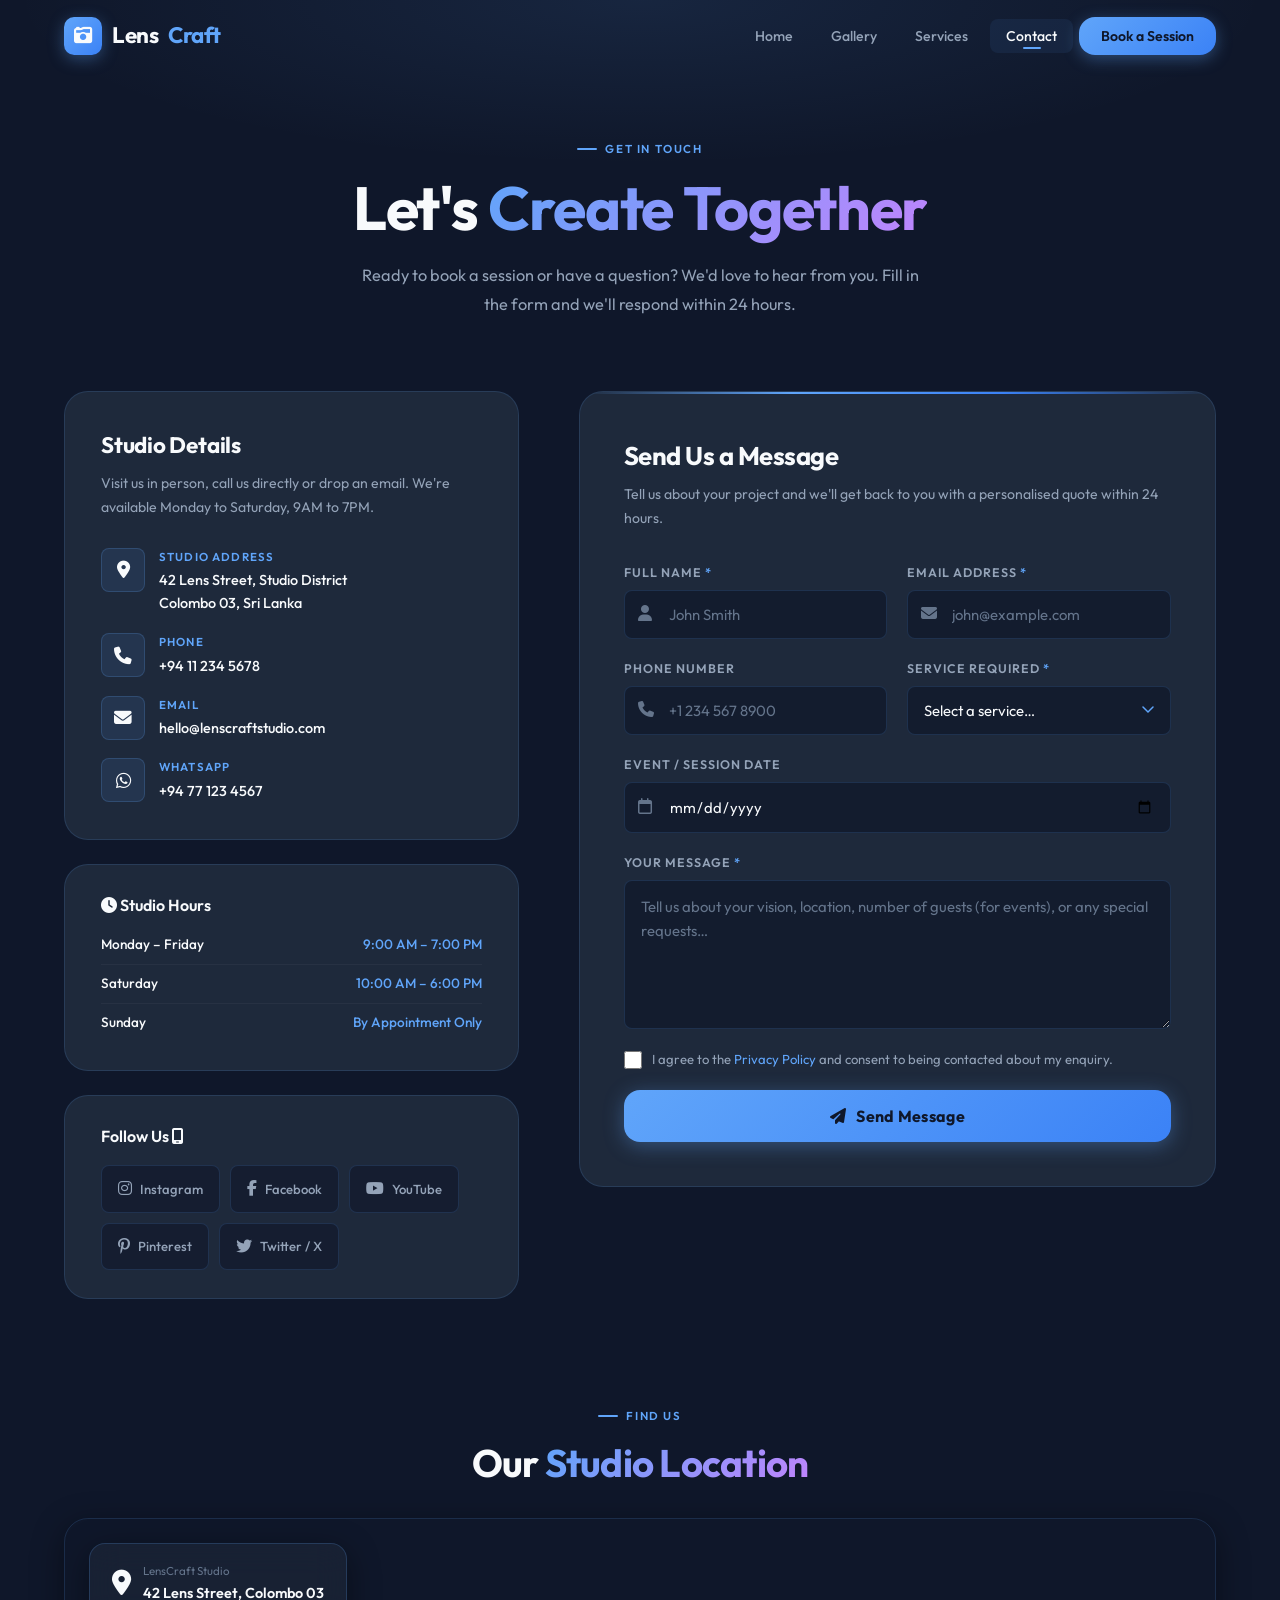
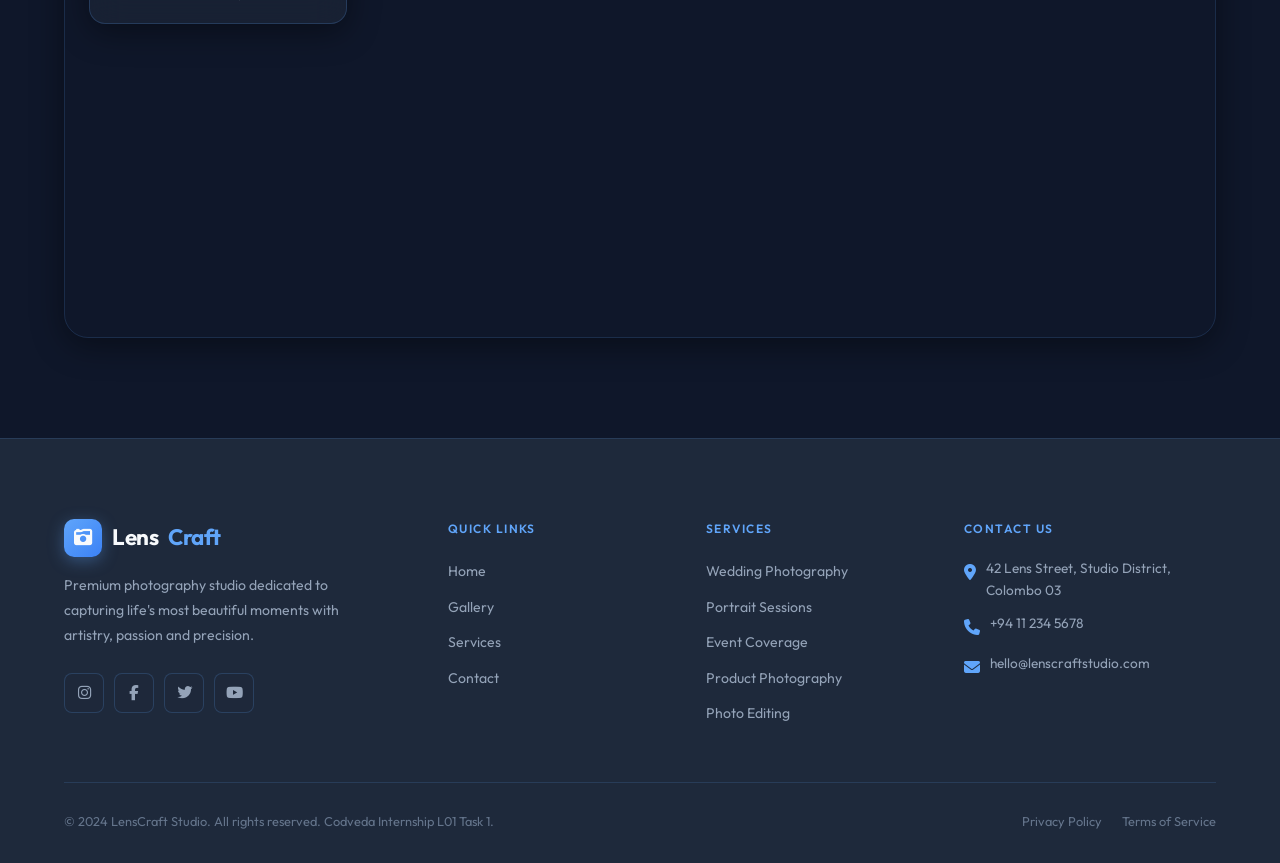
==== contact.html @ acaf9add "Initial commit" ====
<!DOCTYPE html>
<html lang="en">
<head>
  <meta charset="UTF-8" />
  <meta name="viewport" content="width=device-width, initial-scale=1.0" />
  <meta name="description" content="Contact LensCraft Studio — Book a session, get a quote or visit our studio. We'd love to hear from you." />
  <title>Contact | LensCraft Studio</title>
  <link rel="icon" href="data:image/svg+xml,<svg xmlns='http://www.w3.org/2000/svg' viewBox='0 0 100 100'><text y='.9em' font-size='90'>📷</text></svg>" />
  <!-- Fonts & Icons -->
  <link href="https://fonts.googleapis.com/css2?family=Outfit:wght@300;400;500;600;700;800&display=swap" rel="stylesheet">
  <link rel="stylesheet" href="https://cdnjs.cloudflare.com/ajax/libs/font-awesome/6.4.0/css/all.min.css">

  <link rel="stylesheet" href="css/style.css" />
  <link rel="stylesheet" href="css/contact.css" />
</head>
<body>

<!-- ══ NAVIGATION ══════════════════════════════════════════ -->
<nav class="navbar" id="navbar" role="navigation" aria-label="Main navigation">
  <div class="nav-inner">
    <a href="index.html" class="nav-logo" aria-label="LensCraft Studio Home">
      <div class="nav-logo-icon"><i class="fa-solid fa-camera-retro"></i></div>
      Lens<span>Craft</span>
    </a>
    <ul class="nav-links" role="list">
      <li><a href="index.html"    class="nav-link" data-page="index.html">Home</a></li>
      <li><a href="gallery.html"  class="nav-link" data-page="gallery.html">Gallery</a></li>
      <li><a href="services.html" class="nav-link" data-page="services.html">Services</a></li>
      <li><a href="contact.html"  class="nav-link" data-page="contact.html">Contact</a></li>
      <li><a href="contact.html"  class="nav-cta">Book a Session</a></li>
    </ul>
    <button class="nav-hamburger" id="navHamburger" aria-label="Toggle menu" aria-expanded="false">
      <span class="hamburger-line"></span>
      <span class="hamburger-line"></span>
      <span class="hamburger-line"></span>
    </button>
  </div>
</nav>

<nav class="nav-mobile" id="navMobile" aria-label="Mobile navigation">
  <a href="index.html"    class="nav-link" data-page="index.html">Home</a>
  <a href="gallery.html"  class="nav-link" data-page="gallery.html">Gallery</a>
  <a href="services.html" class="nav-link" data-page="services.html">Services</a>
  <a href="contact.html"  class="nav-link" data-page="contact.html">Contact</a>
  <a href="contact.html"  class="nav-cta">Book a Session</a>
</nav>

<!-- ══ PAGE HEADER ════════════════════════════════════════ -->
<header class="contact-hero" aria-label="Contact page header">
  <span class="section-label reveal">Get In Touch</span>
  <h1 class="section-title reveal" style="font-size:clamp(2.2rem,5vw,3.8rem);margin-bottom:16px;">
    Let's <span class="gradient-text">Create Together</span>
  </h1>
  <p class="section-subtitle reveal">
    Ready to book a session or have a question? We'd love to hear from you.
    Fill in the form and we'll respond within 24 hours.
  </p>
</header>

<!-- ══ CONTACT LAYOUT ══════════════════════════════════════ -->
<section class="contact-section" aria-label="Contact form and information">
  <div class="contact-inner">

    <!-- Left: Contact Info -->
    <aside class="contact-info" aria-label="Studio contact details">

      <!-- Info Card -->
      <div class="contact-info-card reveal-left">
        <h2 class="contact-info-title">Studio Details</h2>
        <p class="contact-info-sub">
          Visit us in person, call us directly or drop an email.
          We're available Monday to Saturday, 9AM to 7PM.
        </p>
        <div class="contact-detail-list" role="list">
          <div class="contact-detail-item" role="listitem">
            <div class="contact-detail-icon" aria-hidden="true"><i class="fa-solid fa-location-dot"></i></div>
            <div>
              <div class="contact-detail-label">Studio Address</div>
              <div class="contact-detail-value">42 Lens Street, Studio District<br />Colombo 03, Sri Lanka</div>
            </div>
          </div>
          <div class="contact-detail-item" role="listitem">
            <div class="contact-detail-icon" aria-hidden="true"><i class="fa-solid fa-phone"></i></div>
            <div>
              <div class="contact-detail-label">Phone</div>
              <div class="contact-detail-value">
                <a href="tel:+94112345678">+94 11 234 5678</a>
              </div>
            </div>
          </div>
          <div class="contact-detail-item" role="listitem">
            <div class="contact-detail-icon" aria-hidden="true"><i class="fa-solid fa-envelope"></i></div>
            <div>
              <div class="contact-detail-label">Email</div>
              <div class="contact-detail-value">
                <a href="mailto:hello@lenscraftstudio.com">hello@lenscraftstudio.com</a>
              </div>
            </div>
          </div>
          <div class="contact-detail-item" role="listitem">
            <div class="contact-detail-icon" aria-hidden="true"><i class="fa-brands fa-whatsapp"></i></div>
            <div>
              <div class="contact-detail-label">WhatsApp</div>
              <div class="contact-detail-value">
                <a href="https://wa.me/94112345678">+94 77 123 4567</a>
              </div>
            </div>
          </div>
        </div>
      </div><!-- /contact-info-card -->

      <!-- Studio Hours -->
      <div class="studio-hours reveal-left">
        <h3><i class="fa-solid fa-clock"></i> Studio Hours</h3>
        <div class="hours-list" role="list">
          <div class="hours-item" role="listitem">
            <span class="hours-day">Monday – Friday</span>
            <span class="hours-time">9:00 AM – 7:00 PM</span>
          </div>
          <div class="hours-item" role="listitem">
            <span class="hours-day">Saturday</span>
            <span class="hours-time">10:00 AM – 6:00 PM</span>
          </div>
          <div class="hours-item" role="listitem">
            <span class="hours-day">Sunday</span>
            <span class="hours-time">By Appointment Only</span>
          </div>
        </div>
      </div>

      <!-- Social Media -->
      <div class="contact-socials-card reveal-left">
        <h3>Follow Us <i class="fa-solid fa-mobile-screen"></i></h3>
        <div class="contact-social-list" role="list">
          <a href="#" class="contact-social-btn" role="listitem" id="socialInstagram" aria-label="Instagram">
            <span class="soc-icon"><i class="fa-brands fa-instagram"></i></span> Instagram
          </a>
          <a href="#" class="contact-social-btn" role="listitem" id="socialFacebook" aria-label="Facebook">
            <span class="soc-icon"><i class="fa-brands fa-facebook-f"></i></span> Facebook
          </a>
          <a href="#" class="contact-social-btn" role="listitem" id="socialYouTube" aria-label="YouTube">
            <span class="soc-icon"><i class="fa-brands fa-youtube"></i></span> YouTube
          </a>
          <a href="#" class="contact-social-btn" role="listitem" id="socialPinterest" aria-label="Pinterest">
            <span class="soc-icon"><i class="fa-brands fa-pinterest-p"></i></span> Pinterest
          </a>
          <a href="#" class="contact-social-btn" role="listitem" id="socialTwitter" aria-label="Twitter / X">
            <span class="soc-icon"><i class="fa-brands fa-twitter"></i></span> Twitter / X
          </a>
        </div>
      </div>

    </aside><!-- /contact-info -->

    <!-- Right: Contact Form -->
    <div class="contact-form-wrap reveal-right">
      <h2 class="contact-form-title">Send Us a Message</h2>
      <p class="contact-form-sub">
        Tell us about your project and we'll get back to you with a personalised quote within 24 hours.
      </p>

      <!-- Status message (shown after submit) -->
      <div class="form-status" id="formStatus" role="alert" aria-live="polite"></div>

      <form class="contact-form" id="contactForm" novalidate aria-label="Contact form">

        <!-- Name + Email -->
        <div class="form-row">
          <div class="form-group">
            <label class="form-label" for="fullName">
              Full Name <span class="required">*</span>
            </label>
            <div class="form-input-wrap">
              <span class="form-input-icon" aria-hidden="true"><i class="fa-solid fa-user"></i></span>
              <input
                type="text"
                id="fullName"
                name="fullName"
                class="form-input"
                placeholder="John Smith"
                autocomplete="name"
                required
                aria-required="true"
              />
            </div>
          </div>

          <div class="form-group">
            <label class="form-label" for="email">
              Email Address <span class="required">*</span>
            </label>
            <div class="form-input-wrap">
              <span class="form-input-icon" aria-hidden="true"><i class="fa-solid fa-envelope"></i></span>
              <input
                type="email"
                id="email"
                name="email"
                class="form-input"
                placeholder="john@example.com"
                autocomplete="email"
                required
                aria-required="true"
              />
            </div>
          </div>
        </div>

        <!-- Phone + Service -->
        <div class="form-row">
          <div class="form-group">
            <label class="form-label" for="phone">Phone Number</label>
            <div class="form-input-wrap">
              <span class="form-input-icon" aria-hidden="true"><i class="fa-solid fa-phone"></i></span>
              <input
                type="tel"
                id="phone"
                name="phone"
                class="form-input"
                placeholder="+1 234 567 8900"
                autocomplete="tel"
              />
            </div>
          </div>

          <div class="form-group">
            <label class="form-label" for="service">
              Service Required <span class="required">*</span>
            </label>
            <select id="service" name="service" class="form-select" required aria-required="true">
              <option value="" disabled selected>Select a service…</option>
              <option value="wedding">Wedding Photography</option>
              <option value="portrait">Portrait Session</option>
              <option value="event">Event Coverage</option>
              <option value="product">Product Photography</option>
              <option value="fashion">Fashion Photography</option>
              <option value="editing">Photo Editing</option>
              <option value="other">Other / Not Sure</option>
            </select>
          </div>
        </div>

        <!-- Event Date -->
        <div class="form-group">
          <label class="form-label" for="eventDate">Event / Session Date</label>
          <div class="form-input-wrap">
            <span class="form-input-icon" aria-hidden="true"><i class="fa-regular fa-calendar"></i></span>
            <input
              type="date"
              id="eventDate"
              name="eventDate"
              class="form-input"
              style="padding-left:44px;"
            />
          </div>
        </div>

        <!-- Message -->
        <div class="form-group">
          <label class="form-label" for="message">
            Your Message <span class="required">*</span>
          </label>
          <textarea
            id="message"
            name="message"
            class="form-textarea"
            placeholder="Tell us about your vision, location, number of guests (for events), or any special requests…"
            required
            aria-required="true"
            rows="5"
          ></textarea>
        </div>

        <!-- Consent -->
        <div class="form-checkbox-group">
          <input type="checkbox" id="consent" name="consent" class="form-checkbox" />
          <label class="form-checkbox-label" for="consent">
            I agree to the <a href="#">Privacy Policy</a> and consent to being contacted about my enquiry.
          </label>
        </div>

        <!-- Submit -->
        <button type="submit" class="form-submit" id="formSubmit">
          <span id="submitIcon"><i class="fa-solid fa-paper-plane"></i></span>
          <span id="submitText">Send Message</span>
        </button>

      </form>
    </div><!-- /contact-form-wrap -->

  </div><!-- /contact-inner -->
</section>

<!-- ══ MAP SECTION ══════════════════════════════════════════ -->
<section class="map-section" aria-label="Studio location map">
  <div class="map-inner">
    <div class="reveal" style="text-align:center;margin-bottom:32px;">
      <span class="section-label" style="justify-content:center;">Find Us</span>
      <h2 class="section-title" style="text-align:center;font-size:clamp(1.8rem,3vw,2.5rem);">
        Our <span class="gradient-text">Studio Location</span>
      </h2>
    </div>

    <div class="map-wrap reveal">
      <!-- Google Maps embed — Colombo, Sri Lanka (replace src with your real location) -->
      <iframe
        src="https://www.google.com/maps/embed?pb=!1m18!1m12!1m3!1d3960.798469490126!2d79.84834831477326!3d6.921944994998!2m3!1f0!2f0!3f0!3m2!1i1024!2i768!4f13.1!3m3!1m2!1s0x3ae253d10f7a7003%3A0x320b2e4d32d3838d!2sColombo%2003%2C%20Sri%20Lanka!5e0!3m2!1sen!2slk!4v1620000000000!5m2!1sen!2slk"
        allowfullscreen=""
        loading="lazy"
        referrerpolicy="no-referrer-when-downgrade"
        title="LensCraft Studio location on Google Maps"
      ></iframe>

      <!-- Overlay card -->
      <div class="map-overlay-card" aria-hidden="true">
        <span class="mo-icon"><i class="fa-solid fa-location-dot"></i></span>
        <div>
          <div class="map-overlay-label">LensCraft Studio</div>
          <div class="map-overlay-value">42 Lens Street, Colombo 03</div>
        </div>
      </div>
    </div>
  </div>
</section>

<!-- ══ FOOTER ═══════════════════════════════════════════════ -->
<footer class="footer" id="footer" role="contentinfo">
  <div class="footer-grid">
    <div class="footer-brand">
      <a href="index.html" class="nav-logo" style="margin-bottom:0;">
        <div class="nav-logo-icon"><i class="fa-solid fa-camera-retro"></i></div>
        Lens<span>Craft</span>
      </a>
      <p>Premium photography studio dedicated to capturing life's most beautiful moments with artistry, passion and precision.</p>
      <div class="footer-socials" role="list">
        <a href="#" class="social-icon" aria-label="Instagram"><i class="fa-brands fa-instagram"></i></a>
        <a href="#" class="social-icon" aria-label="Facebook"><i class="fa-brands fa-facebook-f"></i></a>
        <a href="#" class="social-icon" aria-label="Twitter"><i class="fa-brands fa-twitter"></i></a>
        <a href="#" class="social-icon" aria-label="YouTube"><i class="fa-brands fa-youtube"></i></a>
      </div>
    </div>
    <div class="footer-col">
      <h4>Quick Links</h4>
      <ul role="list">
        <li><a href="index.html">Home</a></li>
        <li><a href="gallery.html">Gallery</a></li>
        <li><a href="services.html">Services</a></li>
        <li><a href="contact.html">Contact</a></li>
      </ul>
    </div>
    <div class="footer-col">
      <h4>Services</h4>
      <ul role="list">
        <li><a href="services.html">Wedding Photography</a></li>
        <li><a href="services.html">Portrait Sessions</a></li>
        <li><a href="services.html">Event Coverage</a></li>
        <li><a href="services.html">Product Photography</a></li>
        <li><a href="services.html">Photo Editing</a></li>
      </ul>
    </div>
    <div class="footer-col">
      <h4>Contact Us</h4>
      <div class="footer-contact-item">
        <span class="ic"><i class="fa-solid fa-location-dot"></i></span><span>42 Lens Street, Studio District, Colombo 03</span>
      </div>
      <div class="footer-contact-item">
        <span class="ic"><i class="fa-solid fa-phone"></i></span><a href="tel:+94112345678">+94 11 234 5678</a>
      </div>
      <div class="footer-contact-item">
        <span class="ic"><i class="fa-solid fa-envelope"></i></span><a href="mailto:hello@lenscraftstudio.com">hello@lenscraftstudio.com</a>
      </div>
    </div>
  </div>
  <div class="footer-bottom">
    <p>© 2024 LensCraft Studio. All rights reserved. Codveda Internship L01 Task 1.</p>
    <div class="footer-bottom-links">
      <a href="#">Privacy Policy</a>
      <a href="#">Terms of Service</a>
    </div>
  </div>
</footer>

<script src="js/main.js"></script>
<script src="js/contact.js"></script>
</body>
</html>
---- css/style.css ----
/* LensCraft Studio — Global Stylesheet */
@import url('https://fonts.googleapis.com/css2?family=Outfit:wght@300;400;500;600;700;800&display=swap');

/* ── Design Tokens ── */
:root {
  --bg-primary:   #0F172A;
  --bg-secondary: #1E293B;
  --accent:       #60A5FA;
  --accent-hover: #93C5FD;
  --accent-dark:  #3B82F6;
  --text-primary: #F8FAFC;
  --text-secondary:#94A3B8;
  --text-muted:   #64748B;
  --border:       rgba(96,165,250,0.15);
  --border-hover: rgba(96,165,250,0.4);
  --glass-bg:     rgba(30,41,59,0.6);
  --glass-border: rgba(96,165,250,0.2);
  --shadow-glow:  0 0 40px rgba(96,165,250,0.12);
  --shadow-card:  0 8px 32px rgba(0,0,0,0.4);
  --shadow-hover: 0 20px 60px rgba(0,0,0,0.6);
  --nav-height:   72px;
  --r-sm: 8px; --r-md: 16px; --r-lg: 24px;
  --ease: cubic-bezier(0.4,0,0.2,1);
  --t-fast: 0.2s; --t-base: 0.35s; --t-slow: 0.65s;
  --font-display: 'Outfit', system-ui, sans-serif;
  --font-body:    'Outfit', system-ui, sans-serif;
}

/* ── Reset ── */
*,*::before,*::after{margin:0;padding:0;box-sizing:border-box;}
html{scroll-behavior:smooth;-webkit-font-smoothing:antialiased;}
body{background:var(--bg-primary);color:var(--text-primary);font-family:var(--font-body);overflow-x:hidden;line-height:1.6;}
a{text-decoration:none;color:inherit;}
ul{list-style:none;}
img{max-width:100%;display:block;}
button{cursor:pointer;border:none;outline:none;font-family:var(--font-body);}

/* ── Scrollbar ── */
::-webkit-scrollbar{width:5px;}
::-webkit-scrollbar-track{background:var(--bg-primary);}
::-webkit-scrollbar-thumb{background:var(--accent-dark);border-radius:3px;}
::selection{background:rgba(96,165,250,0.25);color:#fff;}

/* ══ NAVBAR ══════════════════════════════════════════════ */
.navbar{
  position:fixed;top:0;left:0;right:0;height:var(--nav-height);
  z-index:1000;display:flex;align-items:center;padding:0 5%;
  transition:background var(--t-base) var(--ease),
             box-shadow var(--t-base) var(--ease);
}
.navbar.scrolled{
  background:rgba(15,23,42,0.88);
  backdrop-filter:blur(20px);-webkit-backdrop-filter:blur(20px);
  box-shadow:0 1px 0 var(--border),var(--shadow-glow);
}
.nav-inner{
  display:flex;align-items:center;justify-content:space-between;
  width:100%;max-width:1280px;margin:0 auto;
}
.nav-logo{
  display:flex;align-items:center;gap:10px;
  font-family:var(--font-display);font-size:1.4rem;font-weight:700;
  letter-spacing:-0.02em;transition:opacity var(--t-fast);
}
.nav-logo:hover{opacity:0.85;}
.nav-logo-icon{
  width:38px;height:38px;
  background:linear-gradient(135deg,var(--accent),var(--accent-dark));
  border-radius:10px;display:flex;align-items:center;justify-content:center;
  font-size:1.15rem;box-shadow:0 4px 16px rgba(96,165,250,0.35);
}
.nav-logo span{color:var(--accent);}
.nav-links{display:flex;align-items:center;gap:6px;}
.nav-link{
  position:relative;padding:8px 16px;font-size:0.88rem;font-weight:500;
  color:var(--text-secondary);border-radius:var(--r-sm);
  transition:color var(--t-fast) var(--ease),background var(--t-fast) var(--ease);
}
.nav-link::after{
  content:'';position:absolute;bottom:4px;left:50%;
  transform:translateX(-50%) scaleX(0);
  width:18px;height:2px;background:var(--accent);border-radius:1px;
  transition:transform var(--t-base) var(--ease);
}
.nav-link:hover,.nav-link.active{color:var(--text-primary);background:rgba(96,165,250,0.08);}
.nav-link:hover::after,.nav-link.active::after{transform:translateX(-50%) scaleX(1);}
.nav-cta{
  padding:10px 22px;
  background:linear-gradient(135deg,var(--accent),var(--accent-dark));
  color:var(--bg-primary);font-size:0.88rem;font-weight:600;
  border-radius:var(--r-md);
  box-shadow:0 4px 16px rgba(96,165,250,0.35);
  transition:transform var(--t-fast) var(--ease),box-shadow var(--t-fast) var(--ease);
}
.nav-cta:hover{transform:translateY(-2px);box-shadow:0 8px 24px rgba(96,165,250,0.5);}

/* Hamburger */
.nav-hamburger{
  display:none;flex-direction:column;gap:5px;padding:8px;
  cursor:pointer;border-radius:var(--r-sm);
  transition:background var(--t-fast);
}
.nav-hamburger:hover{background:rgba(96,165,250,0.1);}
.hamburger-line{
  width:24px;height:2px;background:var(--text-primary);border-radius:1px;
  transition:transform var(--t-base) var(--ease),opacity var(--t-base) var(--ease);
}
.nav-hamburger.open .hamburger-line:nth-child(1){transform:translateY(7px) rotate(45deg);}
.nav-hamburger.open .hamburger-line:nth-child(2){opacity:0;transform:scaleX(0);}
.nav-hamburger.open .hamburger-line:nth-child(3){transform:translateY(-7px) rotate(-45deg);}

/* Mobile Drawer */
.nav-mobile{
  position:fixed;top:var(--nav-height);left:0;right:0;
  background:rgba(15,23,42,0.97);
  backdrop-filter:blur(24px);-webkit-backdrop-filter:blur(24px);
  padding:24px 5%;border-bottom:1px solid var(--border);
  display:flex;flex-direction:column;gap:4px;
  transform:translateY(-110%);opacity:0;
  transition:transform var(--t-base) var(--ease),opacity var(--t-base) var(--ease);
  z-index:999;
}
.nav-mobile.open{transform:translateY(0);opacity:1;}
.nav-mobile .nav-link{padding:14px 16px;font-size:0.98rem;border-radius:var(--r-md);border:1px solid transparent;}
.nav-mobile .nav-link:hover{border-color:var(--border);}
.nav-mobile .nav-cta{margin-top:8px;text-align:center;padding:14px;border-radius:var(--r-md);}

/* ══ FOOTER ══════════════════════════════════════════════ */
.footer{background:var(--bg-secondary);border-top:1px solid var(--border);padding:80px 5% 32px;}
.footer-grid{
  display:grid;grid-template-columns:1.6fr 1fr 1fr 1.2fr;
  gap:48px;max-width:1280px;margin:0 auto 56px;
}
.footer-brand p{font-size:0.88rem;color:var(--text-secondary);line-height:1.8;max-width:280px;margin:16px 0 24px;}
.footer-socials{display:flex;gap:10px;}
.social-icon{
  width:40px;height:40px;background:var(--glass-bg);
  border:1px solid var(--glass-border);border-radius:var(--r-sm);
  display:flex;align-items:center;justify-content:center;
  font-size:0.95rem;color:var(--text-secondary);
  transition:all var(--t-fast) var(--ease);
}
.social-icon:hover{
  background:var(--accent);border-color:var(--accent);
  color:var(--bg-primary);transform:translateY(-3px);
  box-shadow:0 8px 20px rgba(96,165,250,0.4);
}
.footer-col h4{
  font-size:0.75rem;font-weight:600;text-transform:uppercase;
  letter-spacing:0.12em;color:var(--accent);margin-bottom:20px;
}
.footer-col ul{display:flex;flex-direction:column;gap:10px;}
.footer-col ul li a{
  font-size:0.88rem;color:var(--text-secondary);
  transition:color var(--t-fast),padding-left var(--t-fast);display:inline-block;
}
.footer-col ul li a:hover{color:var(--text-primary);padding-left:6px;}
.footer-contact-item{
  display:flex;align-items:flex-start;gap:10px;
  margin-bottom:12px;font-size:0.85rem;color:var(--text-secondary);
}
.footer-contact-item .ic{font-size:1rem;color:var(--accent);flex-shrink:0;margin-top:2px;}
.footer-bottom{
  max-width:1280px;margin:0 auto;padding-top:28px;
  border-top:1px solid var(--border);
  display:flex;align-items:center;justify-content:space-between;flex-wrap:wrap;gap:10px;
}
.footer-bottom p,.footer-bottom-links a{font-size:0.8rem;color:var(--text-muted);}
.footer-bottom-links{display:flex;gap:20px;}
.footer-bottom-links a:hover{color:var(--text-primary);}

/* ══ UTILITIES ═══════════════════════════════════════════ */
.section{padding:100px 5%;position:relative;}
.section-inner{max-width:1280px;margin:0 auto;}
.section-label{
  display:inline-flex;align-items:center;gap:8px;
  font-size:0.72rem;font-weight:600;text-transform:uppercase;
  letter-spacing:0.14em;color:var(--accent);margin-bottom:14px;
}
.section-label::before{content:'';display:block;width:20px;height:2px;background:var(--accent);border-radius:1px;}
.section-title{
  font-family:var(--font-display);
  font-size:clamp(1.9rem,3.8vw,3.1rem);font-weight:700;
  line-height:1.2;letter-spacing:-0.02em;margin-bottom:14px;
}
.section-subtitle{font-size:1.02rem;color:var(--text-secondary);max-width:560px;line-height:1.78;}
.divider{width:56px;height:3px;background:linear-gradient(90deg,var(--accent),var(--accent-dark));border-radius:2px;margin:14px 0 28px;}
.gradient-text{
  background:linear-gradient(135deg,var(--accent),#C084FC);
  -webkit-background-clip:text;-webkit-text-fill-color:transparent;background-clip:text;
}
.badge{
  display:inline-flex;align-items:center;padding:4px 12px;
  border-radius:999px;font-size:0.72rem;font-weight:600;
  letter-spacing:0.06em;text-transform:uppercase;
  background:rgba(96,165,250,0.12);border:1px solid rgba(96,165,250,0.25);color:var(--accent);
}
.page-top{padding-top:var(--nav-height);}

/* Buttons */
.btn{
  display:inline-flex;align-items:center;justify-content:center;gap:8px;
  padding:14px 28px;font-size:0.95rem;font-weight:600;
  border-radius:var(--r-md);transition:all var(--t-base) var(--ease);
  letter-spacing:0.01em;position:relative;overflow:hidden;
}
.btn-primary{
  background:linear-gradient(135deg,var(--accent),var(--accent-dark));
  color:var(--bg-primary);box-shadow:0 4px 20px rgba(96,165,250,0.35);
}
.btn-primary:hover{transform:translateY(-3px);box-shadow:0 12px 32px rgba(96,165,250,0.55);}
.btn-glass{
  background:var(--glass-bg);color:var(--text-primary);
  border:1px solid var(--glass-border);
  backdrop-filter:blur(12px);-webkit-backdrop-filter:blur(12px);
}
.btn-glass:hover{background:rgba(96,165,250,0.15);border-color:var(--accent);transform:translateY(-3px);}
.btn-outline{background:transparent;color:var(--accent);border:1.5px solid var(--accent);}
.btn-outline:hover{background:var(--accent);color:var(--bg-primary);transform:translateY(-3px);box-shadow:0 8px 24px rgba(96,165,250,0.4);}

/* Glass Card */
.glass-card{
  background:var(--glass-bg);border:1px solid var(--glass-border);
  border-radius:var(--r-lg);backdrop-filter:blur(12px);-webkit-backdrop-filter:blur(12px);
  transition:all var(--t-base) var(--ease);
}
.glass-card:hover{border-color:var(--border-hover);box-shadow:var(--shadow-hover),var(--shadow-glow);transform:translateY(-6px);}

/* Reveal Animations */
.reveal{opacity:0;transform:translateY(38px);transition:opacity 0.7s var(--ease),transform 0.7s var(--ease);}
.reveal.visible{opacity:1;transform:translateY(0);}
.reveal-left{opacity:0;transform:translateX(-38px);transition:opacity 0.7s var(--ease),transform 0.7s var(--ease);}
.reveal-left.visible{opacity:1;transform:translateX(0);}
.reveal-right{opacity:0;transform:translateX(38px);transition:opacity 0.7s var(--ease),transform 0.7s var(--ease);}
.reveal-right.visible{opacity:1;transform:translateX(0);}
.stagger>*:nth-child(1){transition-delay:0s;}
.stagger>*:nth-child(2){transition-delay:0.1s;}
.stagger>*:nth-child(3){transition-delay:0.2s;}
.stagger>*:nth-child(4){transition-delay:0.3s;}
.stagger>*:nth-child(5){transition-delay:0.4s;}
.stagger>*:nth-child(6){transition-delay:0.5s;}

/* ══ RESPONSIVE ══════════════════════════════════════════ */
@media(max-width:1024px){.footer-grid{grid-template-columns:1fr 1fr;gap:32px;}}
@media(max-width:768px){
  :root{--nav-height:64px;}
  .nav-links{display:none;}
  .nav-hamburger{display:flex;}
  .section{padding:72px 5%;}
  .footer-grid{grid-template-columns:1fr;gap:28px;}
  .footer-bottom{flex-direction:column;align-items:flex-start;}
}
@media(max-width:480px){
  .section{padding:56px 4%;}
  .btn{padding:13px 22px;font-size:0.88rem;}
}
---- css/contact.css ----
/* LensCraft Studio — Contact Page Styles */

/* ── Contact Hero ── */
.contact-hero {
  padding: calc(var(--nav-height) + 60px) 5% 72px;
  text-align: center;
  position: relative;
  overflow: hidden;
}
.contact-hero::before {
  content: '';
  position: absolute;
  inset: 0;
  background: radial-gradient(ellipse 70% 60% at 50% 0%, rgba(96,165,250,0.1) 0%, transparent 70%);
  pointer-events: none;
}
.contact-hero .section-label { justify-content: center; }
.contact-hero .section-subtitle { margin: 0 auto; }

/* ── Contact Layout ── */
.contact-section { padding: 0 5% 100px; }
.contact-inner {
  max-width: 1280px;
  margin: 0 auto;
  display: grid;
  grid-template-columns: 1fr 1.4fr;
  gap: 60px;
  align-items: start;
}

/* ── Contact Info Panel ── */
.contact-info { display: flex; flex-direction: column; gap: 0; }

.contact-info-card {
  background: var(--bg-secondary);
  border: 1px solid var(--border);
  border-radius: var(--r-lg);
  padding: 36px;
  margin-bottom: 24px;
}
.contact-info-title {
  font-family: var(--font-display);
  font-size: 1.4rem;
  font-weight: 700;
  margin-bottom: 8px;
  letter-spacing: -0.01em;
}
.contact-info-sub {
  font-size: 0.88rem;
  color: var(--text-secondary);
  line-height: 1.7;
  margin-bottom: 28px;
}

.contact-detail-list { display: flex; flex-direction: column; gap: 18px; }
.contact-detail-item {
  display: flex;
  align-items: flex-start;
  gap: 14px;
}
.contact-detail-icon {
  width: 44px; height: 44px;
  background: rgba(96,165,250,0.1);
  border: 1px solid rgba(96,165,250,0.2);
  border-radius: var(--r-sm);
  display: flex;
  align-items: center;
  justify-content: center;
  font-size: 1.1rem;
  flex-shrink: 0;
  transition: all var(--t-fast) var(--ease);
}
.contact-detail-item:hover .contact-detail-icon {
  background: rgba(96,165,250,0.2);
  border-color: var(--accent);
  transform: scale(1.05);
}
.contact-detail-label {
  font-size: 0.72rem;
  font-weight: 600;
  text-transform: uppercase;
  letter-spacing: 0.1em;
  color: var(--accent);
  margin-bottom: 3px;
}
.contact-detail-value {
  font-size: 0.9rem;
  color: var(--text-primary);
  font-weight: 500;
}
.contact-detail-value a { color: var(--text-primary); transition: color var(--t-fast); }
.contact-detail-value a:hover { color: var(--accent); }

/* Studio hours */
.studio-hours {
  background: var(--bg-secondary);
  border: 1px solid var(--border);
  border-radius: var(--r-lg);
  padding: 28px 36px;
  margin-bottom: 24px;
}
.studio-hours h3 {
  font-family: var(--font-display);
  font-size: 1rem;
  font-weight: 600;
  margin-bottom: 16px;
  color: var(--text-primary);
}
.hours-list { display: flex; flex-direction: column; gap: 8px; }
.hours-item {
  display: flex;
  justify-content: space-between;
  font-size: 0.85rem;
  color: var(--text-secondary);
  padding-bottom: 8px;
  border-bottom: 1px solid rgba(255,255,255,0.04);
}
.hours-item:last-child { border-bottom: none; }
.hours-day { font-weight: 500; color: var(--text-primary); }
.hours-time { color: var(--accent); font-weight: 500; }

/* Social Media */
.contact-socials-card {
  background: var(--bg-secondary);
  border: 1px solid var(--border);
  border-radius: var(--r-lg);
  padding: 28px 36px;
}
.contact-socials-card h3 {
  font-family: var(--font-display);
  font-size: 1rem;
  font-weight: 600;
  margin-bottom: 16px;
}
.contact-social-list { display: flex; gap: 10px; flex-wrap: wrap; }
.contact-social-btn {
  display: flex;
  align-items: center;
  gap: 8px;
  padding: 10px 16px;
  background: rgba(15,23,42,0.6);
  border: 1px solid var(--border);
  border-radius: var(--r-sm);
  font-size: 0.82rem;
  font-weight: 500;
  color: var(--text-secondary);
  transition: all var(--t-fast) var(--ease);
  cursor: pointer;
  font-family: var(--font-body);
  text-decoration: none;
}
.contact-social-btn:hover {
  color: var(--text-primary);
  border-color: var(--accent);
  background: rgba(96,165,250,0.08);
  transform: translateY(-2px);
}
.contact-social-btn .soc-icon { font-size: 1rem; }

/* ── Contact Form Panel ── */
.contact-form-wrap {
  background: var(--bg-secondary);
  border: 1px solid var(--border);
  border-radius: var(--r-lg);
  padding: 44px;
  position: relative;
  overflow: hidden;
}
.contact-form-wrap::before {
  content: '';
  position: absolute;
  top: 0; left: 0; right: 0;
  height: 2px;
  background: linear-gradient(90deg, transparent, var(--accent), var(--accent-dark), transparent);
}
.contact-form-title {
  font-family: var(--font-display);
  font-size: 1.6rem;
  font-weight: 700;
  margin-bottom: 6px;
  letter-spacing: -0.02em;
}
.contact-form-sub {
  font-size: 0.88rem;
  color: var(--text-secondary);
  margin-bottom: 32px;
  line-height: 1.7;
}

/* Form layout */
.contact-form { display: flex; flex-direction: column; gap: 20px; }

.form-row {
  display: grid;
  grid-template-columns: 1fr 1fr;
  gap: 20px;
}

.form-group { display: flex; flex-direction: column; gap: 7px; }
.form-label {
  font-size: 0.78rem;
  font-weight: 600;
  text-transform: uppercase;
  letter-spacing: 0.08em;
  color: var(--text-secondary);
}
.form-label .required { color: var(--accent); }

.form-input,
.form-select,
.form-textarea {
  width: 100%;
  padding: 14px 16px;
  background: rgba(15,23,42,0.7);
  border: 1.5px solid var(--border);
  border-radius: var(--r-sm);
  color: var(--text-primary);
  font-size: 0.93rem;
  font-family: var(--font-body);
  transition: border-color var(--t-fast) var(--ease),
              box-shadow var(--t-fast) var(--ease),
              background var(--t-fast) var(--ease);
  outline: none;
  -webkit-appearance: none;
}
.form-input::placeholder,
.form-textarea::placeholder { color: var(--text-muted); }
.form-input:focus,
.form-select:focus,
.form-textarea:focus {
  border-color: var(--accent);
  background: rgba(15,23,42,0.9);
  box-shadow: 0 0 0 3px rgba(96,165,250,0.12);
}
.form-select {
  appearance: none;
  -webkit-appearance: none;
  background-image: url("data:image/svg+xml,%3Csvg xmlns='http://www.w3.org/2000/svg' width='12' height='8' viewBox='0 0 12 8'%3E%3Cpath d='M1 1l5 5 5-5' stroke='%2360A5FA' stroke-width='1.5' fill='none' stroke-linecap='round'/%3E%3C/svg%3E");
  background-repeat: no-repeat;
  background-position: right 16px center;
  padding-right: 40px;
  cursor: pointer;
}
.form-select option { background: var(--bg-secondary); color: var(--text-primary); }

.form-textarea { resize: vertical; min-height: 130px; line-height: 1.6; }

/* Input with icon */
.form-input-wrap { position: relative; }
.form-input-wrap .form-input { padding-left: 44px; }
.form-input-icon {
  position: absolute;
  left: 14px;
  top: 50%;
  transform: translateY(-50%);
  font-size: 1rem;
  color: var(--text-muted);
  pointer-events: none;
  transition: color var(--t-fast);
}
.form-input-wrap:focus-within .form-input-icon { color: var(--accent); }

/* Checkbox */
.form-checkbox-group {
  display: flex;
  align-items: flex-start;
  gap: 10px;
}
.form-checkbox {
  width: 18px; height: 18px;
  border: 1.5px solid var(--border);
  border-radius: 4px;
  background: rgba(15,23,42,0.7);
  cursor: pointer;
  flex-shrink: 0;
  margin-top: 2px;
  accent-color: var(--accent);
}
.form-checkbox-label {
  font-size: 0.82rem;
  color: var(--text-secondary);
  line-height: 1.6;
}
.form-checkbox-label a { color: var(--accent); }

/* Submit button */
.form-submit {
  width: 100%;
  padding: 16px;
  background: linear-gradient(135deg, var(--accent), var(--accent-dark));
  color: var(--bg-primary);
  font-size: 1rem;
  font-weight: 700;
  border-radius: var(--r-md);
  border: none;
  cursor: pointer;
  font-family: var(--font-body);
  letter-spacing: 0.02em;
  transition: all var(--t-base) var(--ease);
  display: flex;
  align-items: center;
  justify-content: center;
  gap: 10px;
  box-shadow: 0 4px 20px rgba(96,165,250,0.35);
  position: relative;
  overflow: hidden;
}
.form-submit::before {
  content: '';
  position: absolute;
  top: 0; left: -100%;
  width: 100%; height: 100%;
  background: linear-gradient(90deg, transparent, rgba(255,255,255,0.15), transparent);
  transition: left 0.5s var(--ease);
}
.form-submit:hover::before { left: 100%; }
.form-submit:hover {
  transform: translateY(-3px);
  box-shadow: 0 12px 32px rgba(96,165,250,0.55);
}
.form-submit:active { transform: translateY(-1px); }

/* Success / Error message */
.form-status {
  padding: 14px 18px;
  border-radius: var(--r-sm);
  font-size: 0.88rem;
  font-weight: 500;
  display: none;
  align-items: center;
  gap: 10px;
}
.form-status.success {
  display: flex;
  background: rgba(52,211,153,0.1);
  border: 1px solid rgba(52,211,153,0.3);
  color: #34D399;
}
.form-status.error {
  display: flex;
  background: rgba(248,113,113,0.1);
  border: 1px solid rgba(248,113,113,0.3);
  color: #F87171;
}

/* ── Map Section ── */
.map-section { padding: 0 5% 100px; }
.map-inner { max-width: 1280px; margin: 0 auto; }
.map-wrap {
  border-radius: var(--r-lg);
  overflow: hidden;
  border: 1px solid var(--border);
  height: 420px;
  position: relative;
  box-shadow: var(--shadow-card);
}
.map-wrap iframe {
  width: 100%;
  height: 100%;
  border: none;
  filter: grayscale(30%) invert(10%);
  transition: filter var(--t-base);
}
.map-wrap:hover iframe { filter: grayscale(0%) invert(0%); }

/* Map overlay card */
.map-overlay-card {
  position: absolute;
  top: 24px; left: 24px;
  background: var(--glass-bg);
  backdrop-filter: blur(16px);
  -webkit-backdrop-filter: blur(16px);
  border: 1px solid var(--glass-border);
  border-radius: var(--r-md);
  padding: 18px 22px;
  display: flex;
  align-items: center;
  gap: 12px;
  box-shadow: var(--shadow-card);
  z-index: 10;
}
.map-overlay-card .mo-icon { font-size: 1.6rem; }
.map-overlay-label { font-size: 0.72rem; color: var(--text-muted); margin-bottom: 2px; }
.map-overlay-value { font-size: 0.9rem; color: var(--text-primary); font-weight: 600; }

/* ── Responsive ── */
@media(max-width:1024px){
  .contact-inner { grid-template-columns: 1fr; gap: 40px; }
  .contact-form-wrap { padding: 32px; }
}
@media(max-width:768px){
  .form-row { grid-template-columns: 1fr; }
  .contact-form-wrap { padding: 24px; }
  .map-wrap { height: 300px; }
  .map-overlay-card { top: 12px; left: 12px; padding: 12px 14px; }
}
@media(max-width:480px){
  .contact-form-wrap { padding: 20px; }
  .contact-social-list { gap: 8px; }
}
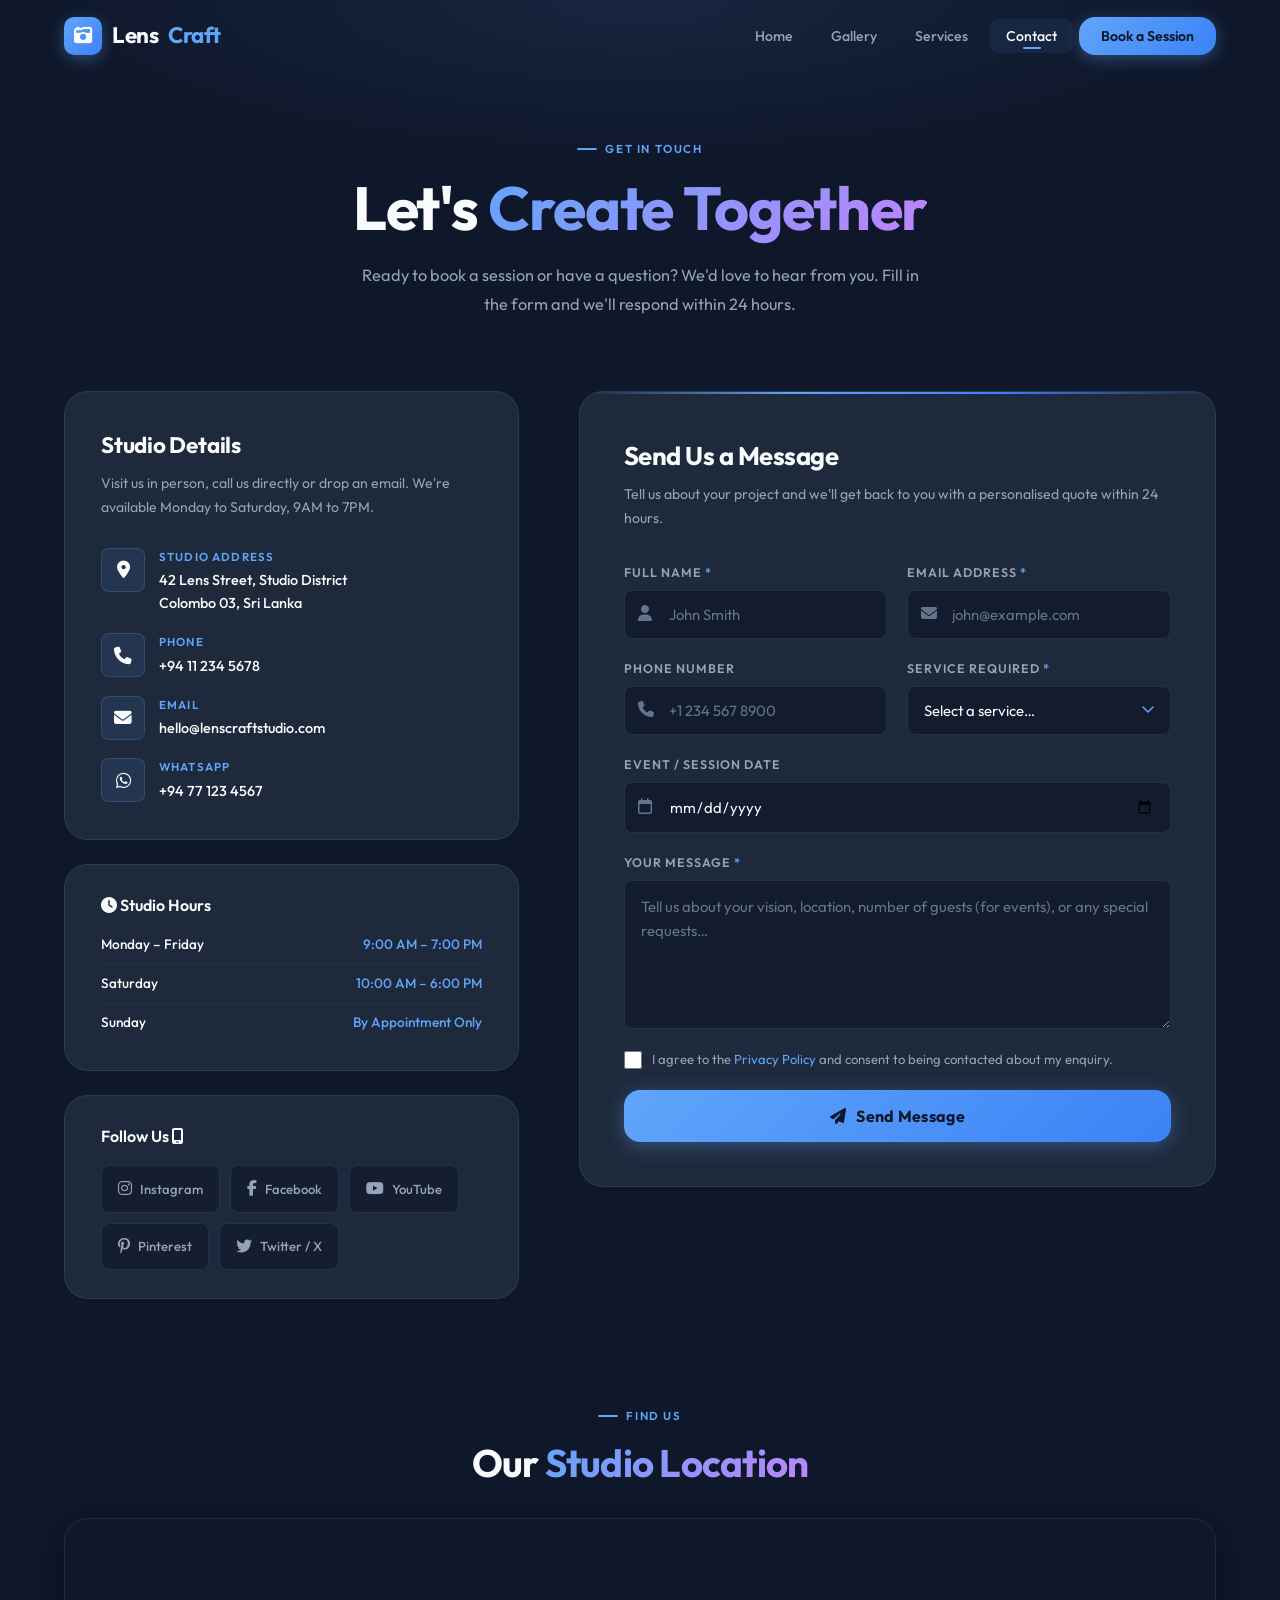
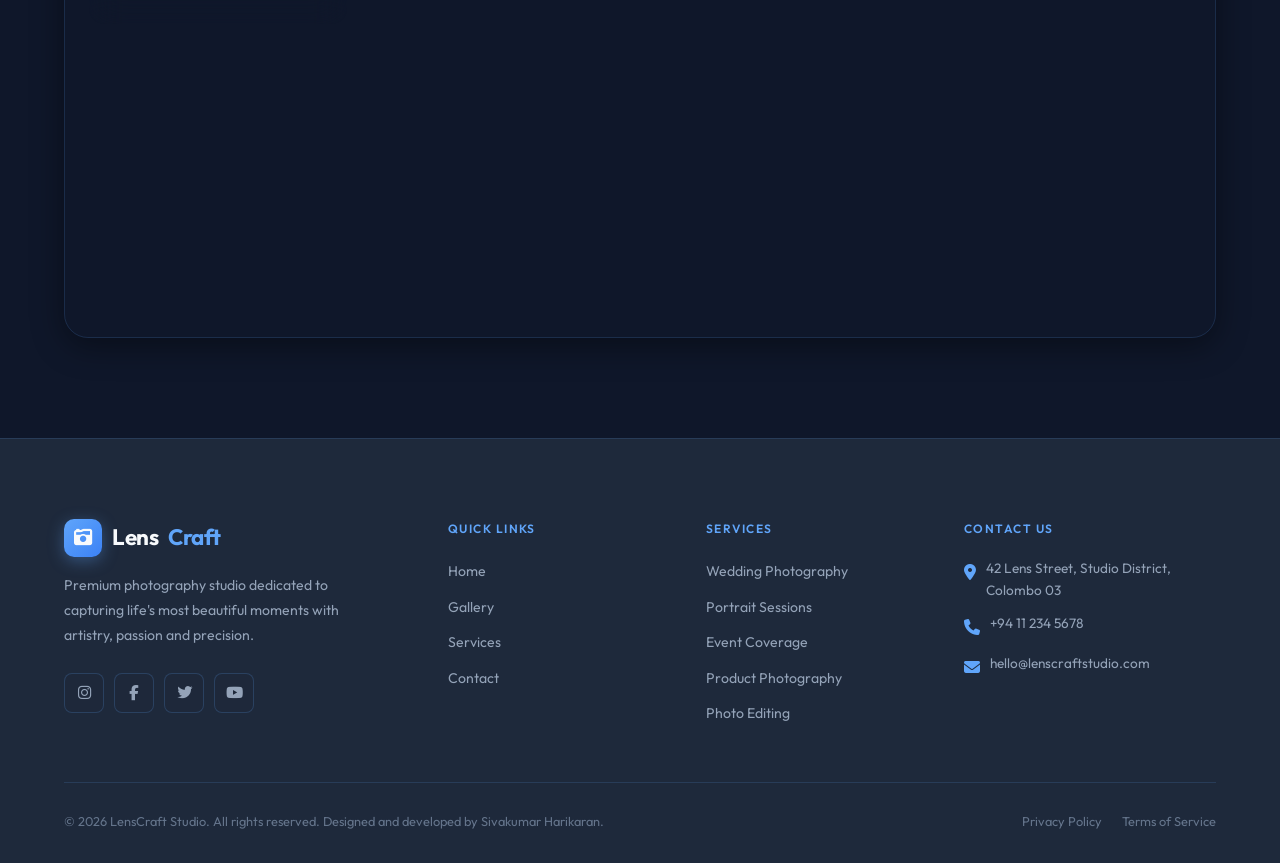
==== commit 6c187d4b: "Update footer copyright year and add designer credit" ====
--- a/contact.html
+++ b/contact.html
@@ -371,7 +371,7 @@
     </div>
   </div>
   <div class="footer-bottom">
-    <p>© 2024 LensCraft Studio. All rights reserved. Codveda Internship L01 Task 1.</p>
+    <p>© 2026 LensCraft Studio. All rights reserved. Designed and developed by Sivakumar Harikaran.</p>
     <div class="footer-bottom-links">
       <a href="#">Privacy Policy</a>
       <a href="#">Terms of Service</a>
